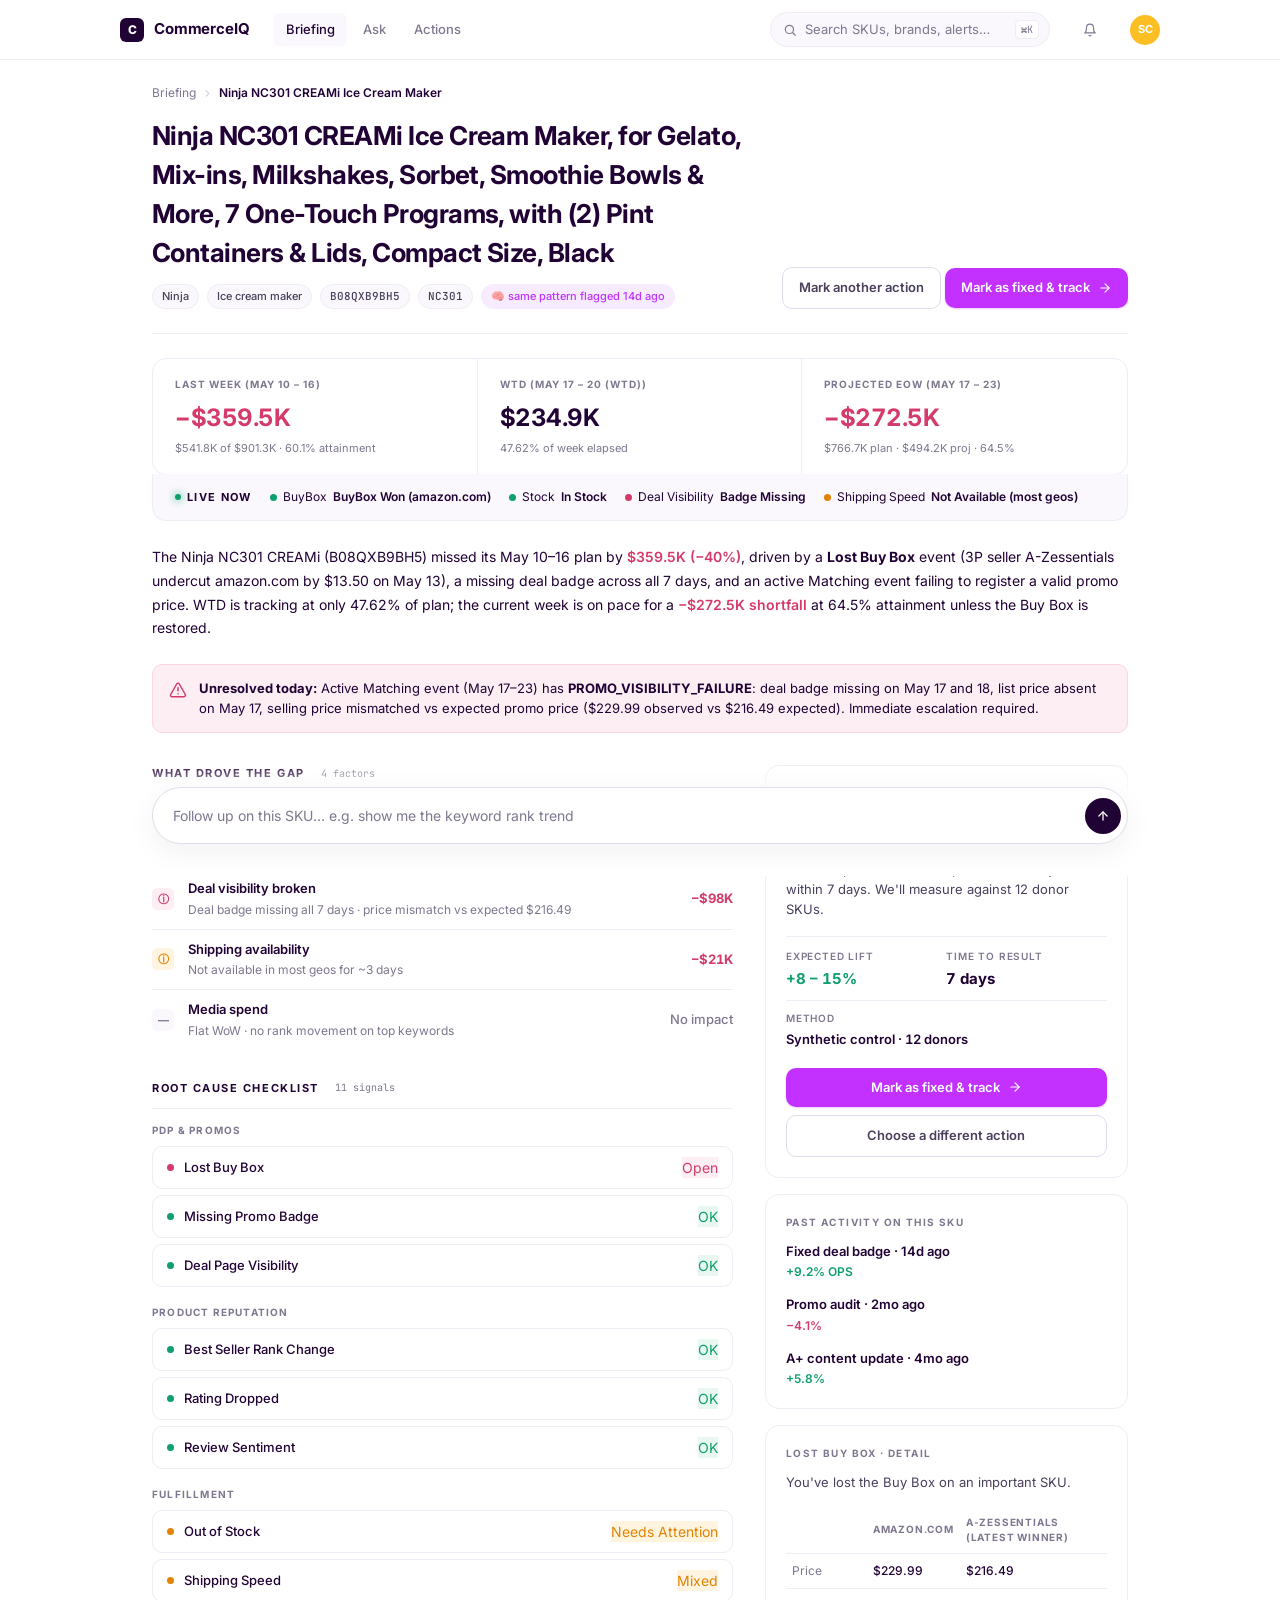
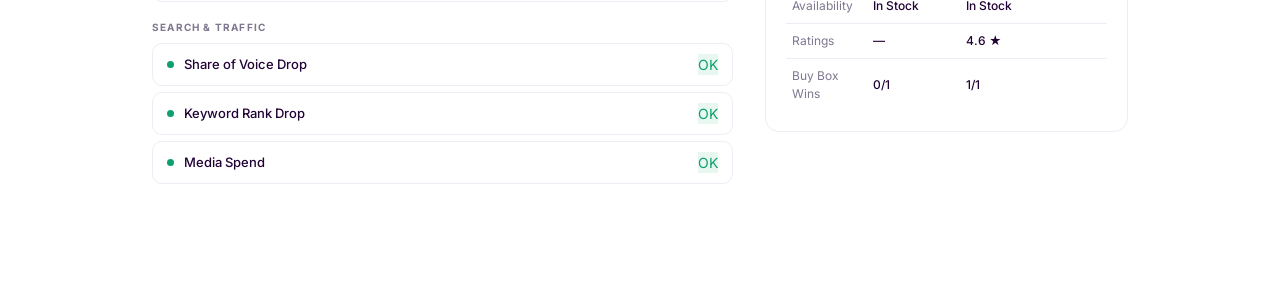
==== alert.html @ d00f7f27 "Initial commit: CIQ Brain mockup Working multi-page prototype of a Brain-like reasoning, memory, and" ====
<!DOCTYPE html>
<html lang="en">
<head>
<meta charset="UTF-8">
<meta name="viewport" content="width=device-width, initial-scale=1.0">
<title>CommerceIQ · Alert</title>
<link rel="preconnect" href="https://fonts.googleapis.com">
<link rel="preconnect" href="https://fonts.gstatic.com" crossorigin>
<link href="https://fonts.googleapis.com/css2?family=Inter:wght@400;500;600;700;800&family=JetBrains+Mono:wght@500&display=swap" rel="stylesheet">
<link rel="stylesheet" href="./assets/styles.css">
</head>
<body class="surface-customer">

<header class="topbar">
  <div class="topbar-inner">
    <a href="./index.html" class="brand"><div class="brand-mark">C</div> CommerceIQ</a>
    <nav class="nav">
      <a href="./index.html" class="active">Briefing</a>
      <a href="./ask.html">Ask</a>
      <a href="./actions.html">Actions</a>
    </nav>
    <label class="search">
      <svg class="icon" viewBox="0 0 24 24" fill="none" stroke="currentColor" stroke-width="2" stroke-linecap="round" stroke-linejoin="round"><circle cx="11" cy="11" r="7"/><path d="m21 21-4.3-4.3"/></svg>
      <input type="text" placeholder="Search SKUs, brands, alerts…">
      <span class="kbd">⌘K</span>
    </label>
    <button type="button" class="iconbtn" aria-label="Notifications"><svg class="icon" viewBox="0 0 24 24" fill="none" stroke="currentColor" stroke-width="2" stroke-linecap="round" stroke-linejoin="round"><path d="M6 8a6 6 0 0 1 12 0c0 7 3 9 3 9H3s3-2 3-9"/><path d="M10.3 21a1.94 1.94 0 0 0 3.4 0"/></svg></button>
    <div class="avatar">SC</div>
  </div>
</header>

<main class="page">
  <section data-render="recall-banner" style="margin-top: 24px; background: linear-gradient(135deg, rgba(194,49,255,.06), rgba(90,175,254,.06)); border: 1px solid rgba(194,49,255,.15); border-radius: var(--r-lg); padding: 14px 16px;"></section>

  <section data-render="alert"></section>

  <section class="ask-bar">
    <form class="ask-input" onsubmit="event.preventDefault(); window.__toast && window.__toast('Routing your follow-up…', 'accent');">
      <input type="text" placeholder="Follow up on this SKU… e.g. show me the keyword rank trend">
      <button type="submit" class="ask-send" aria-label="Send"><svg class="icon" viewBox="0 0 24 24" fill="none" stroke="currentColor" stroke-width="2.2" stroke-linecap="round" stroke-linejoin="round"><path d="m5 12 7-7 7 7"/><path d="M12 19V5"/></svg></button>
    </form>
  </section>
</main>

<!-- Modal: choose a different action -->
<div class="modal-shade" id="action-modal">
  <div class="modal">
    <div class="modal-head">
      <h3>Choose a different action</h3>
      <button type="button" class="x" data-modal-close>
        <svg class="icon" viewBox="0 0 24 24" fill="none" stroke="currentColor" stroke-width="2" stroke-linecap="round" stroke-linejoin="round"><path d="M18 6 6 18"/><path d="m6 6 12 12"/></svg>
      </button>
    </div>
    <div class="modal-body">
      <p style="color:var(--ink-2); font-size: 13px; margin-bottom: 14px;">Each option below will be tracked for impact against a synthetic baseline of comparable SKUs.</p>
      <div style="display:flex; flex-direction:column; gap:10px;">
        <label style="display:flex; align-items:center; gap:12px; padding: 12px 14px; border:1px solid var(--line); border-radius: var(--r-md); cursor:pointer;">
          <input type="radio" name="action" checked> <div>
            <div style="font-weight:600; color:var(--ink);">Recommended (default)</div>
            <div style="font-size:12px; color:var(--ink-3); margin-top:2px;">Use the Brain's suggestion</div>
          </div>
        </label>
        <label style="display:flex; align-items:center; gap:12px; padding: 12px 14px; border:1px solid var(--line); border-radius: var(--r-md); cursor:pointer;">
          <input type="radio" name="action"> <div>
            <div style="font-weight:600; color:var(--ink);">Replenish inventory</div>
            <div style="font-size:12px; color:var(--ink-3); margin-top:2px;">Expected +4–7% · longer time to result</div>
          </div>
        </label>
        <label style="display:flex; align-items:center; gap:12px; padding: 12px 14px; border:1px solid var(--line); border-radius: var(--r-md); cursor:pointer;">
          <input type="radio" name="action"> <div>
            <div style="font-weight:600; color:var(--ink);">Custom action</div>
            <div style="font-size:12px; color:var(--ink-3); margin-top:2px;">Describe what you did and what to measure</div>
          </div>
        </label>
      </div>
    </div>
    <div class="modal-foot">
      <button type="button" class="btn ghost" data-modal-close>Cancel</button>
      <button type="button" class="btn accent" data-modal-close>Track this action</button>
    </div>
  </div>
</div>

<script src="./assets/data.js"></script>
<script src="./assets/render.js"></script>
<script src="./assets/app.js"></script>
</body>
</html>
---- assets/styles.css ----
/* ============================================================
   CIQ BRAIN — Shared design system
   Two surfaces: .surface-customer (calm) and .surface-admin (dense)
   ============================================================ */

:root {
  /* Brand (org guideline) */
  --brand-deep:     #210235;
  --brand-electric: #C231FF;
  --brand-sky:      #5AAFFE;
  --brand-cobalt:   #1F22B2;

  /* Ink scale */
  --ink:    #210235;
  --ink-2:  #4A3F5C;
  --ink-3:  #7F778F;
  --ink-4:  #B3ADBF;
  --ink-5:  #DCD6E6;

  /* Lines & surfaces */
  --line:    #EFECF5;
  --line-2:  #E1DCEB;
  --line-3:  #CFC7DC;
  --bg:      #FFFFFF;
  --bg-soft: #FAF8FC;
  --bg-deep: #F4F0FA;

  /* Accents */
  --accent:       #C231FF;
  --accent-tint:  #F7ECFF;
  --accent-tint2: #EFD9FF;
  --sky:          #5AAFFE;
  --sky-tint:     #E5F1FF;
  --cobalt:       #1F22B2;
  --cobalt-tint:  #E0E1F5;

  /* Status */
  --pos:       #0F9F6E;
  --pos-tint:  #E8F7F0;
  --neg:       #D43A6A;
  --neg-tint:  #FCEEF3;
  --warn:      #E08300;
  --warn-tint: #FFF4E0;
  --info:      #1F22B2;
  --info-tint: #E0E1F5;

  /* Radii */
  --r-xs: 4px;
  --r-sm: 6px;
  --r-md: 10px;
  --r-lg: 14px;
  --r-xl: 20px;
  --r-pill: 999px;

  /* Type */
  --font: "ProximaNova", "Inter", -apple-system, BlinkMacSystemFont, system-ui, sans-serif;
  --mono: "JetBrains Mono", ui-monospace, "SF Mono", Menlo, monospace;

  /* Elevation */
  --shadow-sm: 0 1px 2px rgba(33,2,53,.04), 0 1px 3px rgba(33,2,53,.06);
  --shadow-md: 0 4px 12px rgba(33,2,53,.06), 0 1px 3px rgba(33,2,53,.04);
  --shadow-lg: 0 12px 32px rgba(33,2,53,.08), 0 4px 12px rgba(33,2,53,.04);
  --shadow-pop: 0 8px 30px rgba(33,2,53,.10);

  /* Spacing scale (4px base) */
  --s-1: 4px; --s-2: 8px; --s-3: 12px; --s-4: 16px; --s-5: 20px; --s-6: 24px; --s-8: 32px; --s-10: 40px; --s-12: 48px; --s-16: 64px;
}

* { box-sizing: border-box; margin: 0; padding: 0; }
html, body { height: 100%; }
body {
  font-family: var(--font);
  color: var(--ink);
  font-size: 14px;
  line-height: 1.5;
  background: var(--bg);
  -webkit-font-smoothing: antialiased;
  text-rendering: optimizeLegibility;
}
button { font: inherit; cursor: pointer; border: 0; background: 0; color: inherit; }
button:focus-visible, a:focus-visible, input:focus-visible, textarea:focus-visible, select:focus-visible {
  outline: 2px solid var(--accent);
  outline-offset: 2px;
  border-radius: var(--r-sm);
}
a { color: inherit; text-decoration: none; }
input, textarea, select { font: inherit; color: inherit; }
hr { border: 0; height: 1px; background: var(--line); }

/* Utility */
.mono { font-family: var(--mono); }
.muted { color: var(--ink-3); }
.tight { letter-spacing: -.01em; }
.tighter { letter-spacing: -.025em; }
.tabular { font-variant-numeric: tabular-nums; }
.neg { color: var(--neg); }
.pos { color: var(--pos); }
.warn { color: var(--warn); }
.acc { color: var(--accent); }
.cobalt { color: var(--cobalt); }
.flex { display: flex; }
.col { flex-direction: column; }
.ai-c { align-items: center; }
.jc-sb { justify-content: space-between; }
.gap-1 { gap: var(--s-1); } .gap-2 { gap: var(--s-2); } .gap-3 { gap: var(--s-3); } .gap-4 { gap: var(--s-4); } .gap-6 { gap: var(--s-6); }
.mt-1 { margin-top: var(--s-1); } .mt-2 { margin-top: var(--s-2); } .mt-3 { margin-top: var(--s-3); } .mt-4 { margin-top: var(--s-4); } .mt-6 { margin-top: var(--s-6); } .mt-8 { margin-top: var(--s-8); }
.mb-2 { margin-bottom: var(--s-2); } .mb-3 { margin-bottom: var(--s-3); } .mb-4 { margin-bottom: var(--s-4); }

/* Icons */
.icon    { width: 14px; height: 14px; flex-shrink: 0; }
.icon-sm { width: 11px; height: 11px; flex-shrink: 0; }
.icon-lg { width: 18px; height: 18px; flex-shrink: 0; }

/* ============================================================
   CUSTOMER SURFACE — Top bar nav
   ============================================================ */
body.surface-customer { background: var(--bg); }
.topbar {
  height: 60px;
  display: flex; align-items: center;
  border-bottom: 1px solid var(--line);
  padding: 0 var(--s-8);
  background: var(--bg);
  position: sticky; top: 0; z-index: 20;
}
.topbar-inner { max-width: 1040px; margin: 0 auto; width: 100%; display: flex; align-items: center; gap: var(--s-6); }
.brand { display: flex; align-items: center; gap: 10px; font-weight: 700; font-size: 15px; letter-spacing: -.01em; color: var(--ink); }
.brand-mark {
  width: 24px; height: 24px; border-radius: 6px;
  background: var(--ink); color: white;
  display: grid; place-items: center; font-weight: 800; font-size: 12px;
}
.brand-mark.electric { background: var(--accent); }
.nav { display: flex; gap: 4px; }
.nav a {
  padding: 7px 12px; font-size: 13px; color: var(--ink-3);
  border-radius: var(--r-sm); font-weight: 500;
}
.nav a:hover { color: var(--ink); background: var(--bg-soft); }
.nav a.active { color: var(--ink); background: var(--bg-soft); }
.search {
  margin-left: auto;
  display: flex; align-items: center; gap: var(--s-2);
  background: var(--bg-soft);
  border: 1px solid var(--line);
  border-radius: var(--r-pill);
  padding: 7px 14px 7px 12px;
  width: 280px;
  color: var(--ink-3);
  font-size: 13px;
}
.search input { border: 0; outline: 0; background: 0; flex: 1; font-size: 13px; color: var(--ink); }
.search input::placeholder { color: var(--ink-3); }
.kbd {
  font-family: var(--mono); font-size: 10px; color: var(--ink-3);
  background: white; padding: 1px 5px; border: 1px solid var(--line);
  border-radius: 4px;
}
.iconbtn { width: 32px; height: 32px; border-radius: var(--r-sm); display: grid; place-items: center; color: var(--ink-3); position: relative; }
.iconbtn:hover { background: var(--bg-soft); color: var(--ink); }
.iconbtn .dot { position: absolute; top: 7px; right: 7px; width: 6px; height: 6px; background: var(--accent); border-radius: 50%; }

/* Brain admin link — subtle accent so it reads as the AI/control-plane entry */
.iconbtn.brain-link { color: var(--accent); }
.iconbtn.brain-link:hover {
  background: var(--accent-tint);
  color: var(--accent);
}
.iconbtn.brain-link svg {
  transition: transform .25s ease;
}
.iconbtn.brain-link:hover svg {
  transform: rotate(15deg) scale(1.08);
}
.avatar { width: 30px; height: 30px; border-radius: 50%; background: #FBBF24; color: white; display: grid; place-items: center; font-weight: 700; font-size: 11px; }
.avatar.deep { background: var(--brand-deep); }

.page { max-width: 1040px; margin: 0 auto; padding: 0 var(--s-8); }

/* Hero */
.hero { padding: 56px 0 36px; animation: rise .6s ease both; }
.hero .meta-row { display: flex; align-items: center; gap: 10px; font-size: 12px; color: var(--ink-3); margin-bottom: var(--s-3); }
.hero .greet { font-weight: 600; color: var(--ink); font-size: 13px; }
.hero h1 {
  font-size: 32px; line-height: 1.25; letter-spacing: -.025em;
  font-weight: 700; color: var(--ink); max-width: 720px;
}
.hero h1 .neg { color: var(--neg); }
.hero h1 .em { color: var(--accent); }
.hero .sub { margin-top: var(--s-3); font-size: 15px; color: var(--ink-2); max-width: 640px; }
.pulse-dot {
  width: 6px; height: 6px; border-radius: 50%; background: var(--accent);
  box-shadow: 0 0 0 0 rgba(194,49,255,.5);
  animation: pulse 2s infinite;
}
@keyframes pulse {
  0%,100% { box-shadow: 0 0 0 0 rgba(194,49,255,.35); }
  50%     { box-shadow: 0 0 0 5px rgba(194,49,255,0); }
}

/* Section */
.section { padding: 28px 0 20px; animation: rise .7s ease both; animation-delay: .08s; }
.section-head { display: flex; align-items: center; gap: var(--s-4); padding-bottom: var(--s-3); border-bottom: 1px solid var(--line); margin-bottom: 4px; }
.section-head h2 { font-size: 11px; font-weight: 700; letter-spacing: .14em; text-transform: uppercase; color: var(--ink); }
.section-head .count { font-family: var(--mono); font-size: 10px; color: var(--ink-3); }
.section-head .right { margin-left: auto; display: flex; align-items: center; gap: 4px; }
.chip {
  font-size: 12px; font-weight: 500; color: var(--ink-2);
  padding: 5px 10px; border-radius: var(--r-sm);
  display: inline-flex; align-items: center; gap: 6px;
  border: 0; background: transparent;
}
.chip:hover { background: var(--bg-soft); color: var(--ink); }
.chip.active { background: var(--accent-tint); color: var(--accent); }
.chip svg { color: var(--ink-3); }

/* Alert rows */
.alert-row {
  display: grid;
  grid-template-columns: 1fr auto auto auto auto;
  gap: var(--s-4);
  align-items: center;
  padding: 16px 12px;
  margin: 0 -12px;
  border-radius: var(--r-md);
  cursor: pointer;
  border-bottom: 1px solid var(--line);
  transition: background .15s ease;
  text-decoration: none; color: inherit;
}
.alert-row:last-child { border-bottom: 0; }
.alert-row:hover { background: var(--bg-soft); }
.alert-row:hover .arrow { transform: translateX(4px); }
.alert-main { min-width: 0; }
.alert-main .title { font-weight: 600; font-size: 14px; color: var(--ink); white-space: nowrap; overflow: hidden; text-overflow: ellipsis; max-width: 460px; }
.alert-main .sub { font-size: 13px; color: var(--ink-3); margin-top: 3px; white-space: nowrap; overflow: hidden; text-overflow: ellipsis; max-width: 520px; }
.alert-main .sub .em-pos { color: var(--pos); font-weight: 600; }
.alert-main .sub .em-neg { color: var(--neg); font-weight: 600; }
.alert-main .sub .em-acc { color: var(--accent); font-weight: 600; }
.alert-impact { font-variant-numeric: tabular-nums; font-weight: 700; color: var(--neg); font-size: 14px; text-align: right; }
.alert-impact.zero { color: var(--ink-3); font-weight: 500; }
.alert-tag { font-size: 11px; font-weight: 500; color: var(--ink-3); letter-spacing: .04em; text-transform: uppercase; white-space: nowrap; }
.alert-time { font-size: 12px; color: var(--ink-3); white-space: nowrap; font-variant-numeric: tabular-nums; }
.arrow { color: var(--ink-3); transition: transform .15s ease; display: grid; place-items: center; }

.hint {
  display: inline-flex; align-items: center; gap: 6px;
  font-size: 11px; color: var(--accent); font-weight: 600;
  background: var(--accent-tint);
  padding: 3px 8px; border-radius: var(--r-pill);
}
.hint .ic { width: 10px; height: 10px; flex-shrink: 0; }

/* Buttons */
.btn {
  padding: 10px 16px;
  background: var(--ink); color: white;
  border-radius: var(--r-md);
  font-weight: 600; font-size: 13px;
  display: inline-flex; align-items: center; justify-content: center; gap: 8px;
  transition: transform .15s ease, box-shadow .15s ease;
  border: 0;
}
.btn:hover { transform: translateY(-1px); box-shadow: 0 4px 14px rgba(33,2,53,.15); }
.btn.accent { background: var(--accent); box-shadow: 0 1px 2px rgba(194,49,255,.25); }
.btn.accent:hover { box-shadow: 0 6px 18px rgba(194,49,255,.30); }
.btn.ghost { background: transparent; color: var(--ink-2); border: 1px solid var(--line-2); }
.btn.ghost:hover { border-color: var(--ink); color: var(--ink); box-shadow: none; transform: none; background: var(--bg-soft); }
.btn.full { width: 100%; }
.btn.sm { padding: 6px 12px; font-size: 12px; }

/* Driver list */
.drivers { display: grid; grid-template-columns: 1fr; gap: 0; margin-top: 18px; }
.driver { display: grid; grid-template-columns: 24px 1fr auto; gap: var(--s-3); padding: 10px 0; border-bottom: 1px solid var(--line); align-items: center; }
.driver:last-child { border: 0; padding-bottom: 0; }
.driver .ic { width: 22px; height: 22px; border-radius: 5px; background: var(--neg-tint); color: var(--neg); display: grid; place-items: center; font-size: 11px; font-weight: 700; }
.driver .ic.warn { background: var(--warn-tint); color: var(--warn); }
.driver .ic.zero { background: var(--bg-soft); color: var(--ink-3); }
.driver .ic.pos { background: var(--pos-tint); color: var(--pos); }
.driver .name { font-weight: 600; font-size: 13px; color: var(--ink); }
.driver .desc { font-size: 12px; color: var(--ink-3); margin-top: 2px; }
.driver .impact { font-variant-numeric: tabular-nums; font-weight: 700; font-size: 13px; color: var(--neg); text-align: right; }
.driver .impact.zero { color: var(--ink-3); font-weight: 500; }
.driver .impact.pos { color: var(--pos); }

/* Inline detail drawer */
.alert-detail { margin: -1px -12px 0; padding: 0 12px 24px; border-bottom: 1px solid var(--line); background: var(--bg-soft); animation: fadeIn .3s ease both; }
.detail-grid { display: grid; grid-template-columns: 1.4fr 1fr; gap: 28px; padding-top: 6px; }
.answer h3 { font-size: 10px; font-weight: 700; letter-spacing: .14em; text-transform: uppercase; color: var(--ink-3); margin-bottom: var(--s-2); }
.answer p { font-size: 14px; line-height: 1.65; color: var(--ink); }
.answer p .em-neg { color: var(--neg); font-weight: 700; }
.answer p strong { font-weight: 700; }

/* Action panel (recommendation) */
.action-panel { background: var(--bg); border: 1px solid var(--line); border-radius: var(--r-lg); padding: 20px; align-self: start; }
.action-panel h3 { font-size: 10px; font-weight: 700; letter-spacing: .14em; text-transform: uppercase; color: var(--ink-3); margin-bottom: var(--s-3); }
.action-panel .what { font-size: 15px; font-weight: 600; color: var(--ink); line-height: 1.4; margin-bottom: 4px; }
.action-panel .why { font-size: 13px; color: var(--ink-2); line-height: 1.55; }
.action-panel .why strong { color: var(--accent); font-weight: 600; }
.action-panel .stats { display: grid; grid-template-columns: 1fr 1fr; margin: 16px 0 18px; border-top: 1px solid var(--line); padding-top: var(--s-3); }
.action-panel .stat .l { font-size: 10px; text-transform: uppercase; letter-spacing: .08em; color: var(--ink-3); font-weight: 600; }
.action-panel .stat .v { font-size: 15px; font-weight: 700; color: var(--ink); margin-top: 4px; font-variant-numeric: tabular-nums; }
.action-panel .stat .v.pos { color: var(--pos); }

/* Actions strip & progress */
.actions-strip { padding: 22px 0; border-top: 1px solid var(--line); margin-top: 36px; }
.action-line { display: grid; grid-template-columns: 1fr 80px 70px 160px; gap: var(--s-4); align-items: center; padding: 12px 0; border-bottom: 1px solid var(--line); }
.action-line:last-child { border: 0; }
.action-line .what { font-size: 13px; color: var(--ink); font-weight: 500; }
.action-line .what .asin { font-family: var(--mono); font-size: 11px; color: var(--ink-3); margin-left: 6px; }
.action-line .when { font-size: 12px; color: var(--ink-3); }
.action-line .delta { font-size: 13px; font-weight: 700; font-variant-numeric: tabular-nums; color: var(--pos); text-align: right; }
.action-line .delta.measuring { color: var(--ink-3); font-weight: 500; }
.action-line .bar { height: 4px; background: var(--line); border-radius: 2px; overflow: hidden; }
.action-line .bar > i { display: block; height: 100%; background: linear-gradient(90deg, var(--accent), var(--sky)); }

/* Ask bar (floating) */
.ask-bar { position: sticky; bottom: 24px; padding: 24px 0 32px; background: linear-gradient(180deg, transparent, var(--bg) 30%); z-index: 5; }
.ask-input { background: var(--bg); border: 1px solid var(--line-2); border-radius: var(--r-pill); padding: 6px 6px 6px 20px; display: grid; grid-template-columns: 1fr auto; align-items: center; gap: var(--s-2); box-shadow: 0 8px 30px rgba(33,2,53,.06); }
.ask-input:focus-within { border-color: var(--accent); box-shadow: 0 8px 30px rgba(194,49,255,.10); }
.ask-input input { border: 0; outline: 0; background: 0; font-size: 14px; padding: 11px 0; color: var(--ink); }
.ask-input input::placeholder { color: var(--ink-3); }
.ask-send { width: 36px; height: 36px; border-radius: 50%; background: var(--ink); color: white; display: grid; place-items: center; transition: transform .15s ease, background .15s ease; border: 0; cursor: pointer; }
.ask-send:hover { transform: scale(1.05); background: var(--accent); }

.brand-footnote { font-size: 11px; color: var(--ink-4); text-align: center; padding: var(--s-2) 0 var(--s-6); }
.brand-footnote .pwr-dot { display: inline-block; width: 5px; height: 5px; border-radius: 50%; background: var(--accent); margin: 0 5px 1px; vertical-align: middle; box-shadow: 0 0 4px var(--accent); }

/* More link */
.more { padding: var(--s-3) 12px; margin: 0 -12px; color: var(--ink-3); font-size: 13px; text-align: center; }
.more a { color: var(--ink); font-weight: 600; }
.more a:hover { color: var(--accent); }

/* ============================================================
   ASK SURFACE
   ============================================================ */
.ask-hero { padding: 64px 0 var(--s-6); text-align: center; }
.ask-hero h1 { font-size: 30px; font-weight: 700; letter-spacing: -.025em; color: var(--ink); }
.ask-hero p { color: var(--ink-3); margin-top: var(--s-3); font-size: 15px; }
.suggestions { display: grid; grid-template-columns: repeat(2, 1fr); gap: var(--s-3); max-width: 760px; margin: var(--s-6) auto 0; }
.suggestion {
  text-align: left; padding: 14px 16px; border-radius: var(--r-md);
  background: var(--bg-soft); border: 1px solid var(--line);
  cursor: pointer; transition: all .15s ease;
  display: flex; align-items: flex-start; gap: var(--s-3);
}
.suggestion:hover { border-color: var(--line-3); background: var(--bg); transform: translateY(-1px); box-shadow: var(--shadow-sm); }
.suggestion .ic { width: 26px; height: 26px; border-radius: 6px; background: var(--accent-tint); color: var(--accent); display: grid; place-items: center; flex-shrink: 0; }
.suggestion .label { font-size: 11px; text-transform: uppercase; letter-spacing: .08em; color: var(--ink-3); font-weight: 600; }
.suggestion .q { font-size: 14px; color: var(--ink); margin-top: 2px; font-weight: 500; }
.recent-list { margin-top: var(--s-8); }

/* ============================================================
   ACTIONS PAGE
   ============================================================ */
.actions-stats { display: grid; grid-template-columns: repeat(4, 1fr); gap: 0; border: 1px solid var(--line); border-radius: var(--r-lg); overflow: hidden; margin-bottom: var(--s-6); background: var(--bg); }
.actions-stats .stat { padding: 18px 20px; border-right: 1px solid var(--line); }
.actions-stats .stat:last-child { border-right: 0; }
.actions-stats .stat .l { font-size: 10px; text-transform: uppercase; letter-spacing: .1em; color: var(--ink-3); font-weight: 700; }
.actions-stats .stat .v { font-size: 22px; font-weight: 700; color: var(--ink); margin-top: 6px; font-variant-numeric: tabular-nums; }
.actions-stats .stat .v.pos { color: var(--pos); }
.actions-stats .stat .v.acc { color: var(--accent); }
.actions-stats .stat .v .unit { font-size: 13px; color: var(--ink-3); font-weight: 500; margin-left: 4px; }

.action-card {
  background: var(--bg); border: 1px solid var(--line);
  border-radius: var(--r-lg); padding: 20px; margin-bottom: var(--s-4);
  display: grid; grid-template-columns: 1fr 240px 130px; gap: var(--s-6); align-items: center;
  transition: box-shadow .15s ease;
}
.action-card:hover { box-shadow: var(--shadow-md); }
.action-card .lh .name { font-weight: 700; font-size: 14px; color: var(--ink); }
.action-card .lh .meta { font-size: 12px; color: var(--ink-3); margin-top: 4px; }
.action-card .lh .meta .asin { font-family: var(--mono); margin-left: 4px; }
.action-card .lh .pill { display: inline-flex; align-items: center; gap: 4px; padding: 3px 8px; border-radius: var(--r-pill); font-size: 10px; font-weight: 700; text-transform: uppercase; letter-spacing: .04em; margin-top: var(--s-2); }
.pill-pos { background: var(--pos-tint); color: var(--pos); }
.pill-warn { background: var(--warn-tint); color: var(--warn); }
.pill-info { background: var(--info-tint); color: var(--info); }
.pill-acc { background: var(--accent-tint); color: var(--accent); }
.action-card .lh p { font-size: 13px; color: var(--ink-2); margin-top: 10px; line-height: 1.55; max-width: 540px; }
.action-card .chart { display: flex; align-items: center; gap: 12px; }
.action-card .chart svg { flex-shrink: 0; }
.action-card .chart .legend { font-size: 11px; color: var(--ink-3); }
.action-card .chart .legend .v { display: block; font-size: 16px; font-weight: 700; color: var(--ink); font-variant-numeric: tabular-nums; margin-top: 2px; }
.action-card .chart .legend .v.pos { color: var(--pos); }
.action-card .progress-wrap { font-size: 11px; color: var(--ink-3); }
.action-card .progress-wrap .lbl { display: flex; justify-content: space-between; margin-bottom: 6px; }

/* ============================================================
   ALERT DEEP-DIVE
   ============================================================ */
.breadcrumb { display: flex; align-items: center; gap: 6px; font-size: 12px; color: var(--ink-3); padding-top: 24px; }
.breadcrumb a { color: var(--ink-3); }
.breadcrumb a:hover { color: var(--ink); }
.breadcrumb .sep { color: var(--ink-4); }
.breadcrumb .here { color: var(--ink); font-weight: 600; }

.detail-head { padding: 14px 0 var(--s-6); display: grid; grid-template-columns: 1fr auto; gap: var(--s-4); align-items: flex-end; border-bottom: 1px solid var(--line); }
.detail-head h1 { font-size: 26px; font-weight: 700; letter-spacing: -.02em; color: var(--ink); }
.detail-head .tags { display: flex; gap: var(--s-2); margin-top: var(--s-3); flex-wrap: wrap; }
.tag { font-size: 11px; padding: 3px 9px; border-radius: var(--r-pill); background: var(--bg-soft); color: var(--ink-2); font-weight: 500; border: 1px solid var(--line); }
.tag.acc { background: var(--accent-tint); color: var(--accent); border-color: transparent; }

.kpi-row { display: grid; grid-template-columns: 1fr 1fr 1fr; gap: 0; border: 1px solid var(--line); border-radius: var(--r-lg); overflow: hidden; background: var(--bg); margin-top: var(--s-6); }
.kpi { padding: 18px 22px; border-right: 1px solid var(--line); }
.kpi:last-child { border-right: 0; }
.kpi .lbl { font-size: 10px; text-transform: uppercase; letter-spacing: .1em; color: var(--ink-3); font-weight: 700; margin-bottom: 8px; }
.kpi .val { font-size: 24px; font-weight: 700; color: var(--ink); letter-spacing: -.02em; font-variant-numeric: tabular-nums; }
.kpi .val.neg { color: var(--neg); }
.kpi .sub { font-size: 11px; color: var(--ink-3); margin-top: 4px; }

.live-strip {
  display: flex; align-items: center; flex-wrap: wrap; gap: 18px;
  padding: 14px 22px; border: 1px solid var(--line); border-top: 0;
  background: var(--bg-soft);
  border-radius: 0 0 var(--r-lg) var(--r-lg); margin-top: -1px;
}
.live-strip .label { font-size: 11px; font-weight: 700; text-transform: uppercase; letter-spacing: .12em; color: var(--ink); display: inline-flex; align-items: center; gap: 6px; }
.live-strip .label .live-dot { width: 6px; height: 6px; border-radius: 50%; background: var(--pos); box-shadow: 0 0 8px var(--pos); animation: pulse-pos 2s infinite; }
@keyframes pulse-pos { 0%,100% { opacity: .6; } 50% { opacity: 1; } }
.pill-status { display: inline-flex; align-items: center; gap: 6px; font-size: 12px; color: var(--ink); }
.pill-status .d { width: 7px; height: 7px; border-radius: 50%; }
.d-ok { background: var(--pos); }
.d-bad { background: var(--neg); }
.d-warn { background: var(--warn); }
.pill-status b { font-weight: 600; }

.narrative { padding: var(--s-6) 0; font-size: 14px; color: var(--ink); line-height: 1.7; }
.narrative strong { font-weight: 700; }
.narrative .neg { color: var(--neg); font-weight: 600; }

.detail-grid-full { display: grid; grid-template-columns: 1.6fr 1fr; gap: var(--s-8); margin-top: var(--s-6); }

/* ============================================================
   ADMIN SURFACE
   ============================================================ */
body.surface-admin { background: var(--bg-soft); }
body.surface-admin .topbar { background: rgba(255,255,255,.85); backdrop-filter: blur(10px); border-bottom: 1px solid var(--line); }

.admin-layout {
  display: grid;
  grid-template-columns: 240px 1fr;
  min-height: calc(100vh - 60px);
}
.sidenav {
  border-right: 1px solid var(--line);
  background: var(--bg);
  padding: var(--s-4);
  position: sticky; top: 60px;
  height: calc(100vh - 60px);
  overflow-y: auto;
}
.sidenav .section-label { font-size: 10px; text-transform: uppercase; letter-spacing: .12em; color: var(--ink-4); font-weight: 700; padding: var(--s-4) var(--s-2) var(--s-2); }
.sidenav a {
  display: flex; align-items: center; gap: var(--s-3);
  padding: 9px 12px; border-radius: var(--r-sm);
  font-size: 13px; color: var(--ink-2); font-weight: 500;
  position: relative;
}
.sidenav a:hover { background: var(--bg-soft); color: var(--ink); }
.sidenav a.active { background: var(--accent-tint); color: var(--accent); font-weight: 600; }
.sidenav a.active::before { content: ''; position: absolute; left: 0; top: 8px; bottom: 8px; width: 2px; background: var(--accent); border-radius: 2px; }
.sidenav a .layer-num {
  font-family: var(--mono); font-size: 9px; color: var(--ink-4);
  background: var(--bg-soft); padding: 1px 5px; border-radius: 4px;
  font-weight: 600;
}
.sidenav a.active .layer-num { color: var(--accent); background: white; }
.sidenav .badge { margin-left: auto; font-size: 10px; font-family: var(--mono); color: var(--ink-3); background: var(--bg-soft); padding: 1px 6px; border-radius: 4px; font-weight: 600; }
.sidenav a.active .badge { background: white; color: var(--accent); }

.admin-main { padding: var(--s-8); max-width: 1320px; }
.admin-head { display: flex; align-items: flex-end; gap: var(--s-4); padding-bottom: var(--s-6); border-bottom: 1px solid var(--line); margin-bottom: var(--s-6); }
.admin-head .meta { font-size: 11px; color: var(--ink-3); text-transform: uppercase; letter-spacing: .12em; font-weight: 700; margin-bottom: 4px; }
.admin-head h1 { font-size: 24px; font-weight: 700; letter-spacing: -.02em; color: var(--ink); }
.admin-head p { color: var(--ink-3); margin-top: 4px; font-size: 14px; max-width: 720px; }
.admin-head .right { margin-left: auto; display: flex; align-items: center; gap: var(--s-2); }

/* Admin tiles */
.tile-grid { display: grid; grid-template-columns: repeat(3, 1fr); gap: var(--s-4); }
.tile {
  background: var(--bg); border: 1px solid var(--line); border-radius: var(--r-lg);
  padding: 20px;
  transition: box-shadow .15s ease, transform .15s ease;
  display: block; color: inherit;
}
.tile:hover { box-shadow: var(--shadow-md); transform: translateY(-1px); }
.tile .row1 { display: flex; align-items: center; gap: var(--s-3); }
.tile .layer-num { font-family: var(--mono); font-size: 10px; color: var(--accent); background: var(--accent-tint); padding: 2px 8px; border-radius: var(--r-pill); font-weight: 700; letter-spacing: .04em; }
.tile h3 { font-size: 16px; font-weight: 700; color: var(--ink); margin-top: var(--s-3); }
.tile p { font-size: 13px; color: var(--ink-3); margin-top: 6px; line-height: 1.55; }
.tile .stat-row { display: flex; gap: var(--s-4); margin-top: var(--s-4); padding-top: var(--s-3); border-top: 1px solid var(--line); }
.tile .stat-row .s { font-size: 11px; color: var(--ink-3); }
.tile .stat-row .s b { display: block; color: var(--ink); font-size: 18px; font-weight: 700; font-variant-numeric: tabular-nums; }

/* Tables */
.table-wrap { background: var(--bg); border: 1px solid var(--line); border-radius: var(--r-lg); overflow: hidden; }
.table { width: 100%; border-collapse: collapse; }
.table th { text-align: left; padding: 12px 16px; font-size: 10px; text-transform: uppercase; letter-spacing: .12em; color: var(--ink-3); font-weight: 700; border-bottom: 1px solid var(--line); background: var(--bg-soft); }
.table td { padding: 14px 16px; font-size: 13px; color: var(--ink); border-bottom: 1px solid var(--line); vertical-align: middle; }
.table tr:last-child td { border-bottom: 0; }
.table tr:hover td { background: var(--bg-soft); }
.table td.mono { font-family: var(--mono); font-size: 12px; }
.table .pill { display: inline-flex; align-items: center; gap: 4px; padding: 2px 8px; border-radius: var(--r-pill); font-size: 10px; font-weight: 700; text-transform: uppercase; letter-spacing: .04em; }

/* Tabs */
.tabs { display: flex; gap: var(--s-1); border-bottom: 1px solid var(--line); margin-bottom: var(--s-6); }
.tabs button { padding: 10px 14px; font-size: 13px; font-weight: 600; color: var(--ink-3); border-bottom: 2px solid transparent; margin-bottom: -1px; }
.tabs button:hover { color: var(--ink); }
.tabs button.active { color: var(--ink); border-bottom-color: var(--accent); }

/* Forms */
.form-row { display: flex; flex-direction: column; gap: 6px; margin-bottom: var(--s-4); }
.form-label { font-size: 11px; text-transform: uppercase; letter-spacing: .1em; color: var(--ink-3); font-weight: 700; }
.input, .textarea, .select {
  background: var(--bg); border: 1px solid var(--line-2); border-radius: var(--r-md);
  padding: 10px 14px; font-family: var(--font); font-size: 14px; color: var(--ink);
  outline: 0; width: 100%; transition: border-color .15s ease, box-shadow .15s ease;
}
.input:focus, .textarea:focus, .select:focus { border-color: var(--accent); box-shadow: 0 0 0 3px rgba(194,49,255,.12); }
.textarea { min-height: 96px; resize: vertical; font-family: var(--font); line-height: 1.5; }
.input.lg { font-size: 16px; padding: 14px 18px; }
.help { font-size: 12px; color: var(--ink-3); }

/* Code block */
.code {
  font-family: var(--mono); font-size: 12px; background: var(--bg-soft);
  border: 1px solid var(--line); border-radius: var(--r-md);
  padding: 12px 14px; color: var(--ink); white-space: pre-wrap; overflow-x: auto;
  line-height: 1.55;
}
.code .kw { color: var(--cobalt); font-weight: 700; }
.code .str { color: var(--pos); }
.code .num { color: var(--accent); }
.code .cmt { color: var(--ink-3); font-style: italic; }
.code .fn { color: var(--accent); font-weight: 700; }

/* Empty state */
.empty {
  text-align: center; padding: var(--s-12);
  border: 1px dashed var(--line-2); border-radius: var(--r-lg);
  background: var(--bg-soft);
}
.empty h4 { font-size: 14px; color: var(--ink); margin-bottom: 4px; }
.empty p { color: var(--ink-3); font-size: 13px; }

/* DAG / Skill Studio */
.studio-grid { display: grid; grid-template-columns: 240px 1fr 280px; gap: var(--s-4); height: calc(100vh - 240px); min-height: 520px; }
.studio-panel { background: var(--bg); border: 1px solid var(--line); border-radius: var(--r-lg); overflow: hidden; display: flex; flex-direction: column; }
.studio-panel .ph { padding: 12px 16px; border-bottom: 1px solid var(--line); font-size: 11px; text-transform: uppercase; letter-spacing: .1em; color: var(--ink-3); font-weight: 700; background: var(--bg-soft); }
.studio-panel .pb { padding: var(--s-3); overflow-y: auto; flex: 1; }
.tool-card { padding: 10px 12px; border-radius: var(--r-sm); border: 1px solid var(--line); margin-bottom: 8px; cursor: grab; transition: all .15s ease; background: var(--bg); }
.tool-card:hover { border-color: var(--accent); box-shadow: var(--shadow-sm); }
.tool-card .name { font-size: 13px; font-weight: 600; color: var(--ink); }
.tool-card .desc { font-size: 11px; color: var(--ink-3); margin-top: 2px; }
.canvas {
  background: var(--bg);
  background-image:
    radial-gradient(circle at 1px 1px, var(--ink-5) 1px, transparent 0);
  background-size: 16px 16px;
  position: relative; overflow: hidden;
}
.node {
  position: absolute; padding: 12px 14px;
  background: var(--bg); border: 1px solid var(--line-2); border-radius: var(--r-md);
  font-size: 12px; min-width: 140px;
  box-shadow: var(--shadow-sm);
  cursor: move;
}
.node .nm { font-weight: 700; color: var(--ink); }
.node .ty { font-size: 10px; text-transform: uppercase; letter-spacing: .08em; color: var(--ink-3); margin-bottom: 4px; font-weight: 600; }
.node.start { border-color: var(--cobalt); background: var(--cobalt-tint); }
.node.end { border-color: var(--accent); background: var(--accent-tint); }
.node.tool { border-color: var(--line-2); }
.node.cond { border-color: var(--warn); background: var(--warn-tint); border-radius: 28px; padding: 8px 14px; }

/* Causal graph */
.kg-canvas { background: var(--bg); border: 1px solid var(--line); border-radius: var(--r-lg); padding: var(--s-6); height: 480px; position: relative; overflow: hidden; }
.kg-node {
  position: absolute; padding: 8px 12px; background: var(--bg);
  border: 1.5px solid var(--ink); border-radius: var(--r-pill);
  font-size: 12px; font-weight: 600; color: var(--ink);
  cursor: pointer; transition: all .15s ease;
  white-space: nowrap;
  box-shadow: var(--shadow-sm);
}
.kg-node.factor { border-color: var(--neg); background: var(--neg-tint); color: var(--neg); }
.kg-node.metric { border-color: var(--cobalt); background: var(--cobalt-tint); color: var(--cobalt); }
.kg-node.signal { border-color: var(--accent); background: var(--accent-tint); color: var(--accent); }
.kg-node:hover { transform: scale(1.05); }

/* Composer wizard */
.wizard-steps { display: flex; align-items: center; gap: var(--s-2); margin-bottom: var(--s-6); }
.step-pill {
  display: flex; align-items: center; gap: var(--s-2); padding: 6px 12px;
  font-size: 12px; color: var(--ink-3); font-weight: 600; border-radius: var(--r-pill);
  background: var(--bg-soft); border: 1px solid var(--line);
}
.step-pill.active { background: var(--accent-tint); color: var(--accent); border-color: var(--accent-tint2); }
.step-pill.done { background: var(--pos-tint); color: var(--pos); border-color: var(--pos-tint); }
.step-pill .n { width: 18px; height: 18px; border-radius: 50%; background: var(--bg); color: var(--ink-3); display: grid; place-items: center; font-size: 10px; font-weight: 700; }
.step-pill.active .n { background: var(--accent); color: white; }
.step-pill.done .n { background: var(--pos); color: white; }
.wizard-arrow { color: var(--ink-4); }

.panel-card { background: var(--bg); border: 1px solid var(--line); border-radius: var(--r-lg); padding: var(--s-6); }
.panel-card h3 { font-size: 11px; text-transform: uppercase; letter-spacing: .12em; color: var(--ink-3); font-weight: 700; margin-bottom: var(--s-3); }
.panel-card h2 { font-size: 18px; font-weight: 700; color: var(--ink); }

/* Animations */
@keyframes rise { from { opacity: 0; transform: translateY(8px); } to { opacity: 1; transform: none; } }
@keyframes fadeIn { from { opacity: 0; transform: translateY(-4px); } to { opacity: 1; transform: none; } }
.fade-up { animation: rise .5s ease both; }
.delay-1 { animation-delay: .05s; }
.delay-2 { animation-delay: .12s; }
.delay-3 { animation-delay: .20s; }
.delay-4 { animation-delay: .28s; }

/* Responsive */
@media (max-width: 1024px) {
  .topbar { padding: 0 var(--s-4); }
  .page { padding: 0 var(--s-4); }
  .admin-layout { grid-template-columns: 1fr; }
  .sidenav { position: static; height: auto; }
  .studio-grid { grid-template-columns: 1fr; height: auto; }
  .tile-grid { grid-template-columns: 1fr; }
  .actions-stats { grid-template-columns: 1fr 1fr; }
  .actions-stats .stat:nth-child(2) { border-right: 0; }
  .actions-stats .stat:nth-child(1), .actions-stats .stat:nth-child(2) { border-bottom: 1px solid var(--line); }
  .detail-grid, .detail-grid-full { grid-template-columns: 1fr; }
  .kpi-row { grid-template-columns: 1fr; }
  .kpi { border-right: 0; border-bottom: 1px solid var(--line); }
  .action-card { grid-template-columns: 1fr; }
  .suggestions { grid-template-columns: 1fr; }
  .hero h1 { font-size: 24px; }
  .search { width: auto; }
}
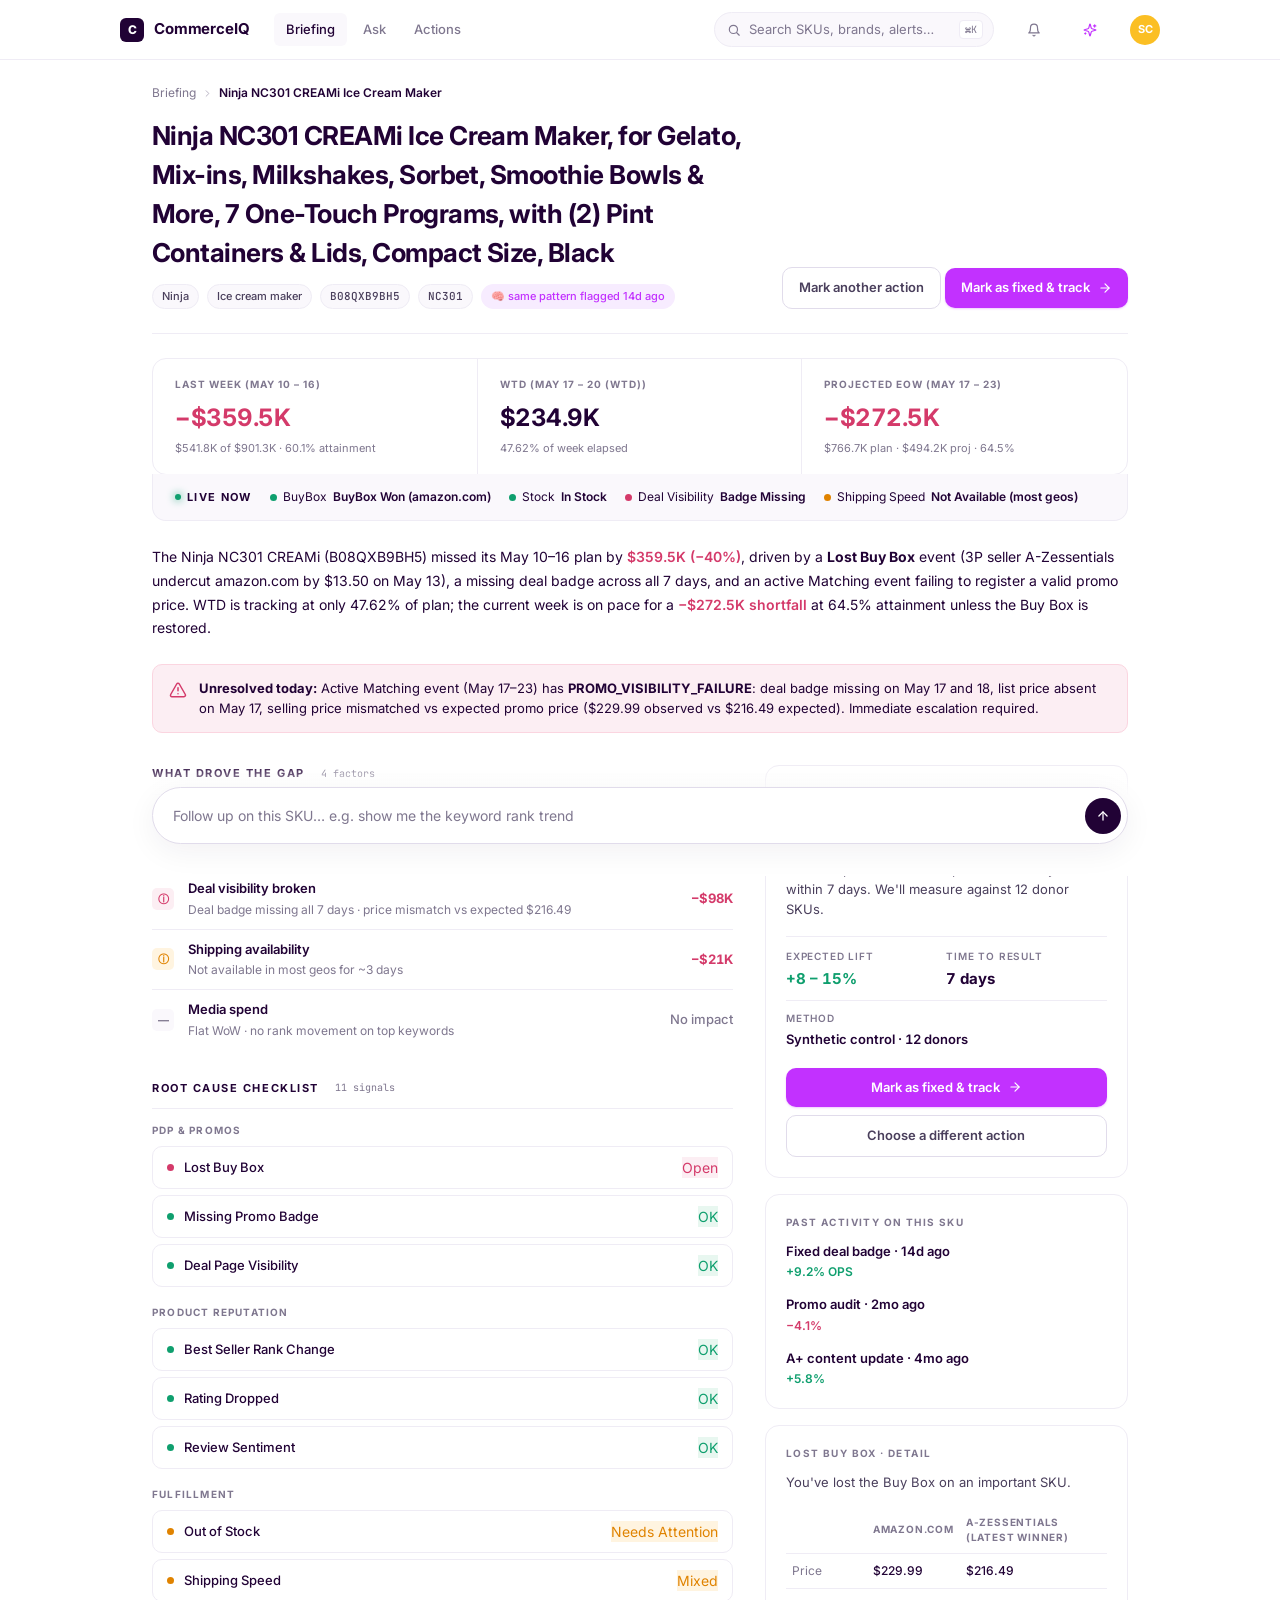
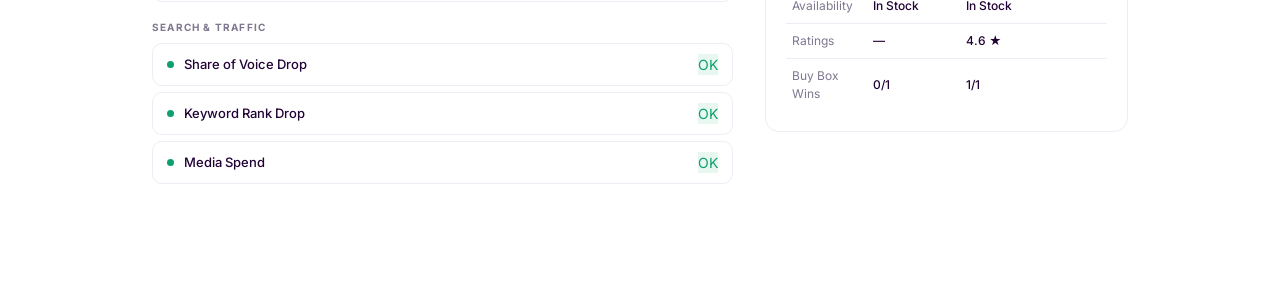
==== commit c2ea220e: "Add impact-formula registry + data-driven admin table What changed - assets/formulas.js: source-of-t" ====
--- a/alert.html
+++ b/alert.html
@@ -25,6 +25,9 @@
       <span class="kbd">⌘K</span>
     </label>
     <button type="button" class="iconbtn" aria-label="Notifications"><svg class="icon" viewBox="0 0 24 24" fill="none" stroke="currentColor" stroke-width="2" stroke-linecap="round" stroke-linejoin="round"><path d="M6 8a6 6 0 0 1 12 0c0 7 3 9 3 9H3s3-2 3-9"/><path d="M10.3 21a1.94 1.94 0 0 0 3.4 0"/></svg></button>
+    <a href="./admin/index.html" class="iconbtn brain-link" title="Brain admin" aria-label="Brain admin portal">
+      <svg class="icon" viewBox="0 0 24 24" fill="none" stroke="currentColor" stroke-width="2" stroke-linecap="round" stroke-linejoin="round"><path d="M9.937 15.5A2 2 0 0 0 8.5 14.063l-6.135-1.582a.5.5 0 0 1 0-.962L8.5 9.936A2 2 0 0 0 9.937 8.5l1.582-6.135a.5.5 0 0 1 .963 0L14.063 8.5A2 2 0 0 0 15.5 9.937l6.135 1.581a.5.5 0 0 1 0 .964L15.5 14.063a2 2 0 0 0-1.437 1.437l-1.582 6.135a.5.5 0 0 1-.963 0z"/><path d="M20 3v4"/><path d="M22 5h-4"/><path d="M4 17v2"/><path d="M5 18H3"/></svg>
+    </a>
     <div class="avatar">SC</div>
   </div>
 </header>
